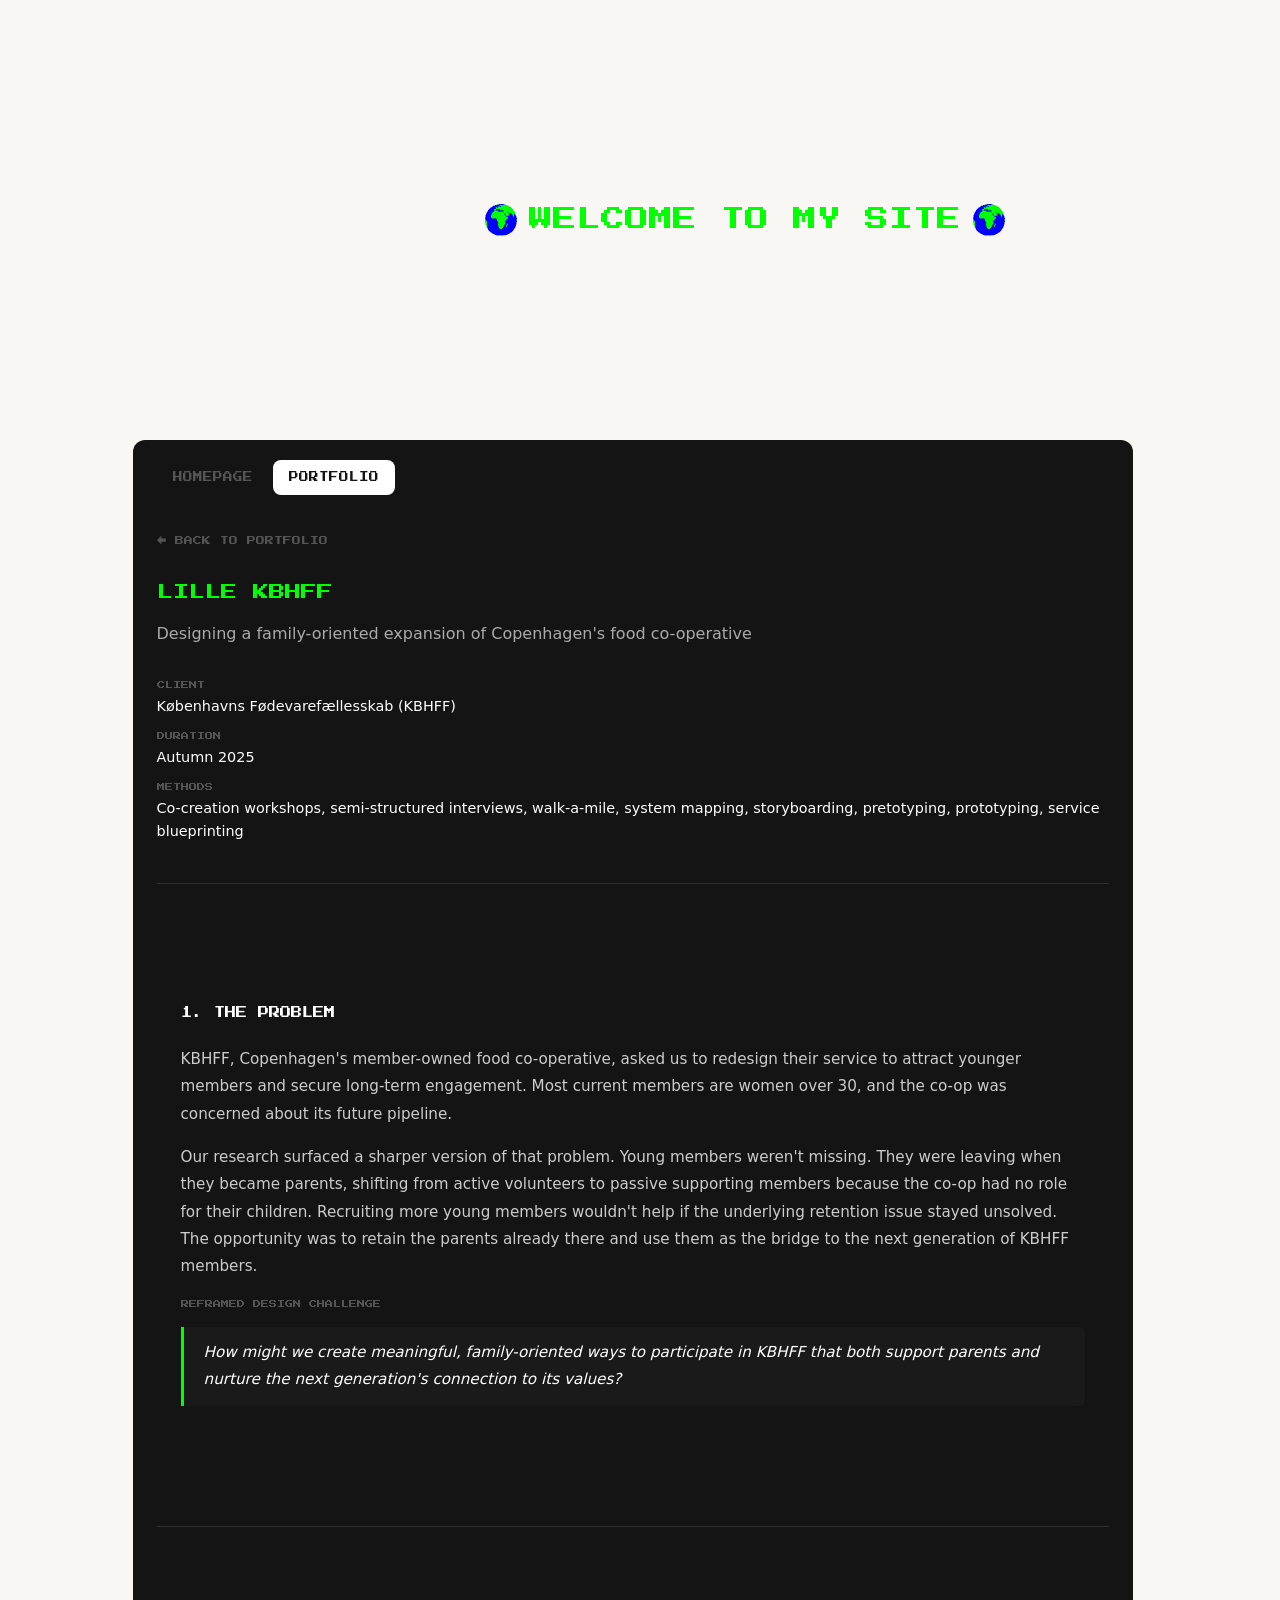
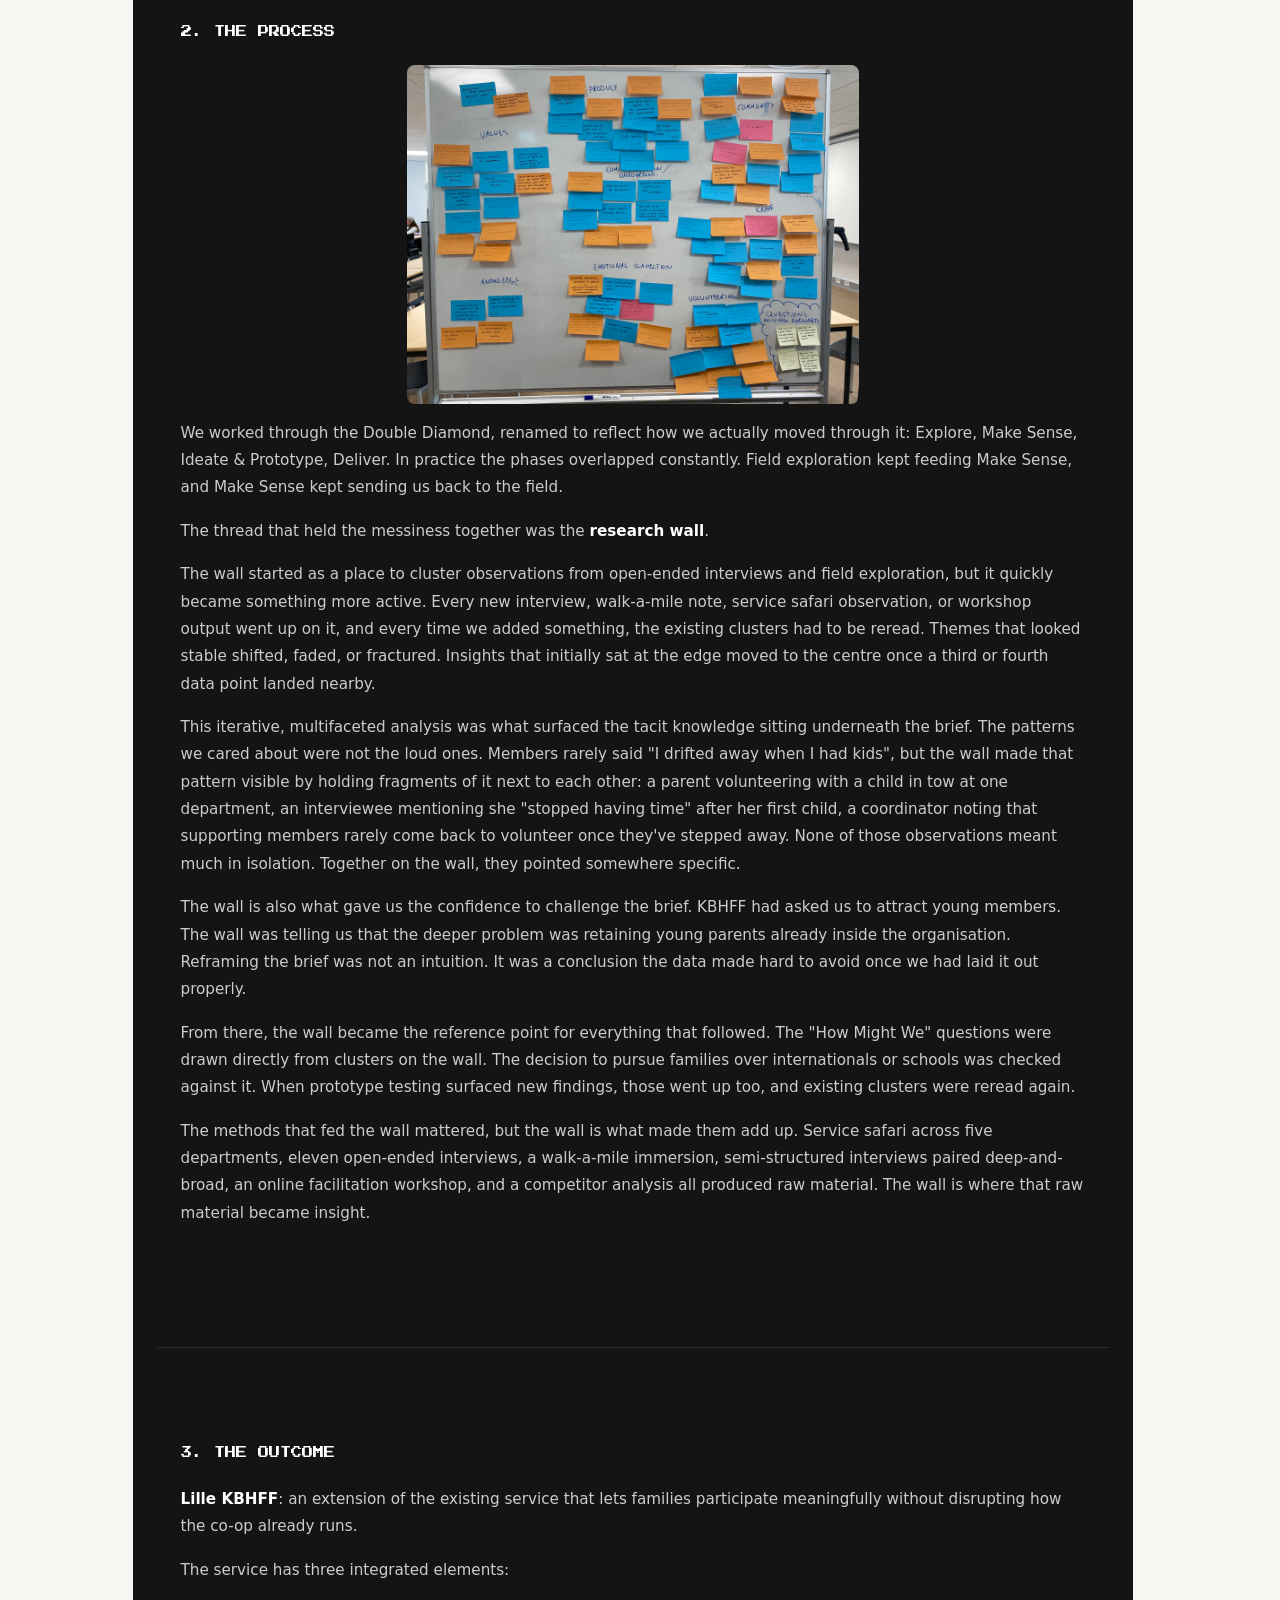
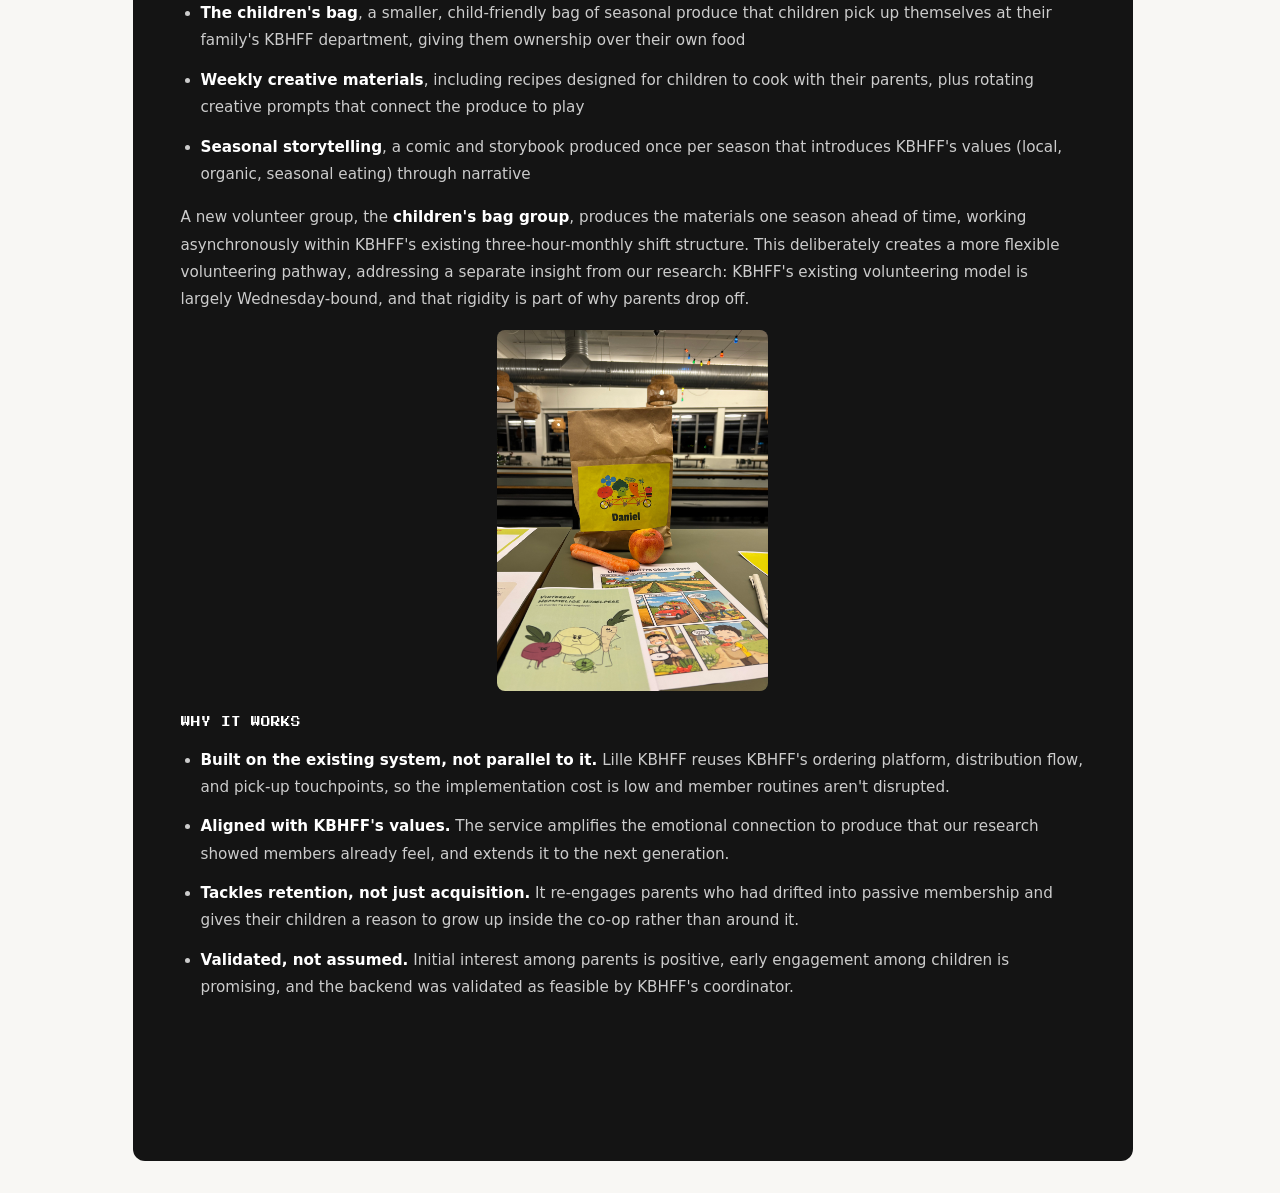
==== lille-kbhff.html @ efcfde8e "Add navbar, portfolio page, and Lille KBHFF case study Co-Authored-By: Claude Sonnet 4.6 <noreply@an" ====
<!DOCTYPE html>
<html lang="en">
<head>
  <meta charset="UTF-8">
  <meta name="viewport" content="width=device-width, initial-scale=1.0">
  <title>Lille KBHFF — Elias</title>
  <link rel="stylesheet" href="style.css">
  <link rel="stylesheet" href="https://fonts.googleapis.com/css2?family=Press+Start+2P&display=swap">
</head>
<body>

  <!-- Hero -->
  <section id="hero">
    <div class="hero-inner">
      <img class="hero-image" src="portrait.png" alt="Photo">
      <div class="hero-title">
        <img src="world.gif" alt="" class="hero-globe">
        <h1>welcome to my site</h1>
        <img src="world.gif" alt="" class="hero-globe">
      </div>
    </div>
  </section>

  <!-- Navbar -->
  <nav id="site-nav">
    <div class="nav-inner">
      <a href="index.html" class="nav-link">Homepage</a>
      <a href="portfolio.html" class="nav-link active">Portfolio</a>
    </div>
  </nav>

  <!-- Case Study -->
  <section id="portfolio-content">
    <a href="portfolio.html" class="cs-back">← Back to Portfolio</a>

    <article class="case-study">

      <div class="cs-header">
        <h1 class="cs-title">Lille KBHFF</h1>
        <p class="cs-subtitle">Designing a family-oriented expansion of Copenhagen's food co-operative</p>
        <dl class="cs-meta">
          <div class="cs-meta-item">
            <dt>Client</dt>
            <dd>Københavns Fødevarefællesskab (KBHFF)</dd>
          </div>
          <div class="cs-meta-item">
            <dt>Duration</dt>
            <dd>Autumn 2025</dd>
          </div>
          <div class="cs-meta-item">
            <dt>Methods</dt>
            <dd>Co-creation workshops, semi-structured interviews, walk-a-mile, system mapping, storyboarding, pretotyping, prototyping, service blueprinting</dd>
          </div>
        </dl>
      </div>

      <hr class="cs-divider">

      <section class="cs-section">
        <h2 class="cs-h2">1. The Problem</h2>
        <p>KBHFF, Copenhagen's member-owned food co-operative, asked us to redesign their service to attract younger members and secure long-term engagement. Most current members are women over 30, and the co-op was concerned about its future pipeline.</p>
        <p>Our research surfaced a sharper version of that problem. Young members weren't missing. They were leaving when they became parents, shifting from active volunteers to passive supporting members because the co-op had no role for their children. Recruiting more young members wouldn't help if the underlying retention issue stayed unsolved. The opportunity was to retain the parents already there and use them as the bridge to the next generation of KBHFF members.</p>
        <p class="cs-label">Reframed design challenge</p>
        <blockquote class="cs-quote">How might we create meaningful, family-oriented ways to participate in KBHFF that both support parents and nurture the next generation's connection to its values?</blockquote>
      </section>

      <hr class="cs-divider cs-divider-tight">

      <section class="cs-section">
        <h2 class="cs-h2">2. The Process</h2>
        <img src="kbhff1.jpeg" alt="The Process" class="cs-image">
        <p>We worked through the Double Diamond, renamed to reflect how we actually moved through it: Explore, Make Sense, Ideate &amp; Prototype, Deliver. In practice the phases overlapped constantly. Field exploration kept feeding Make Sense, and Make Sense kept sending us back to the field.</p>
        <p>The thread that held the messiness together was the <strong>research wall</strong>.</p>
        <p>The wall started as a place to cluster observations from open-ended interviews and field exploration, but it quickly became something more active. Every new interview, walk-a-mile note, service safari observation, or workshop output went up on it, and every time we added something, the existing clusters had to be reread. Themes that looked stable shifted, faded, or fractured. Insights that initially sat at the edge moved to the centre once a third or fourth data point landed nearby.</p>
        <p>This iterative, multifaceted analysis was what surfaced the tacit knowledge sitting underneath the brief. The patterns we cared about were not the loud ones. Members rarely said "I drifted away when I had kids", but the wall made that pattern visible by holding fragments of it next to each other: a parent volunteering with a child in tow at one department, an interviewee mentioning she "stopped having time" after her first child, a coordinator noting that supporting members rarely come back to volunteer once they've stepped away. None of those observations meant much in isolation. Together on the wall, they pointed somewhere specific.</p>
        <p>The wall is also what gave us the confidence to challenge the brief. KBHFF had asked us to attract young members. The wall was telling us that the deeper problem was retaining young parents already inside the organisation. Reframing the brief was not an intuition. It was a conclusion the data made hard to avoid once we had laid it out properly.</p>
        <p>From there, the wall became the reference point for everything that followed. The "How Might We" questions were drawn directly from clusters on the wall. The decision to pursue families over internationals or schools was checked against it. When prototype testing surfaced new findings, those went up too, and existing clusters were reread again.</p>
        <p>The methods that fed the wall mattered, but the wall is what made them add up. Service safari across five departments, eleven open-ended interviews, a walk-a-mile immersion, semi-structured interviews paired deep-and-broad, an online facilitation workshop, and a competitor analysis all produced raw material. The wall is where that raw material became insight.</p>
      </section>

      <hr class="cs-divider cs-divider-tight">

      <section class="cs-section">
        <h2 class="cs-h2">3. The Outcome</h2>
        <p><strong>Lille KBHFF</strong>: an extension of the existing service that lets families participate meaningfully without disrupting how the co-op already runs.</p>
        <p>The service has three integrated elements:</p>
        <ul class="cs-list">
          <li><strong>The children's bag</strong>, a smaller, child-friendly bag of seasonal produce that children pick up themselves at their family's KBHFF department, giving them ownership over their own food</li>
          <li><strong>Weekly creative materials</strong>, including recipes designed for children to cook with their parents, plus rotating creative prompts that connect the produce to play</li>
          <li><strong>Seasonal storytelling</strong>, a comic and storybook produced once per season that introduces KBHFF's values (local, organic, seasonal eating) through narrative</li>
        </ul>
        <p>A new volunteer group, the <strong>children's bag group</strong>, produces the materials one season ahead of time, working asynchronously within KBHFF's existing three-hour-monthly shift structure. This deliberately creates a more flexible volunteering pathway, addressing a separate insight from our research: KBHFF's existing volunteering model is largely Wednesday-bound, and that rigidity is part of why parents drop off.</p>
        <img src="kbhff2.jpeg" alt="The Outcome" class="cs-image cs-image-sm">
        <h3 class="cs-h3">Why it works</h3>
        <ul class="cs-list">
          <li><strong>Built on the existing system, not parallel to it.</strong> Lille KBHFF reuses KBHFF's ordering platform, distribution flow, and pick-up touchpoints, so the implementation cost is low and member routines aren't disrupted.</li>
          <li><strong>Aligned with KBHFF's values.</strong> The service amplifies the emotional connection to produce that our research showed members already feel, and extends it to the next generation.</li>
          <li><strong>Tackles retention, not just acquisition.</strong> It re-engages parents who had drifted into passive membership and gives their children a reason to grow up inside the co-op rather than around it.</li>
          <li><strong>Validated, not assumed.</strong> Initial interest among parents is positive, early engagement among children is promising, and the backend was validated as feasible by KBHFF's coordinator.</li>
        </ul>
      </section>

    </article>
  </section>

  <div style="padding-bottom: 2rem;"></div>

</body>
</html>
---- style.css ----
*, *::before, *::after {
  box-sizing: border-box;
}

html {
  scrollbar-gutter: stable;
}

:root {
  --accent: #5c7a5c;
  --bg: #f8f7f4;
  --text: #1a1a1a;
}

body {
  margin: 0;
  background: var(--bg);
  color: var(--text);
  font-family: system-ui, -apple-system, BlinkMacSystemFont, "Segoe UI", sans-serif;
  font-size: 1rem;
  line-height: 1.6;
}

section {
  padding: 5rem 1.5rem;
  max-width: 1000px;
  margin: 0 auto;
}

#panels-row {
  max-width: 1000px;
  margin: 2rem auto 0;
  display: flex;
  gap: 1.5rem;
  align-items: flex-start;
}

#panels-row section {
  flex: 1;
  min-width: 0;
  max-width: none;
  margin: 0;
  padding: 2rem 1.5rem;
}

/* Hero */
.hero-inner {
  display: flex;
  align-items: center;
  justify-content: flex-start;
  gap: 3rem;
}

.hero-image {
  width: 280px;
  height: 280px;
  object-fit: cover;
  border-radius: 50%;
  flex-shrink: 0;
}

.hero-title {
  display: flex;
  align-items: center;
  gap: 0.75rem;
}

.hero-globe {
  width: 32px;
  height: 32px;
  flex-shrink: 0;
}

#hero h1 {
  font-family: "Press Start 2P", monospace;
  font-size: 1.5rem;
  font-weight: 400;
  margin: 0;
  line-height: 1.4;
  color: #00ff00;
  text-transform: uppercase;
}


/* Navbar */
#site-nav {
  max-width: 1000px;
  margin: 0 auto;
  padding: 1.25rem 1.5rem 0;
  background: #141414;
  border-radius: 12px 12px 0 0;
}

.nav-inner {
  display: flex;
  gap: 0.25rem;
}

.nav-link {
  font-family: "Press Start 2P", monospace;
  font-size: 0.6rem;
  color: #555;
  text-decoration: none;
  padding: 0.6rem 1rem;
  border-radius: 8px;
  text-transform: uppercase;
  transition: color 0.15s;
}

.nav-link:hover {
  color: #ffffff;
}

.nav-link.active {
  background: #ffffff;
  color: #141414;
}

/* About */
#about {
  background: #141414;
  border-radius: 0 0 12px 12px;
  color: #ffffff;
  display: grid;
  grid-template-columns: 1fr 2fr 1fr;
  gap: 2rem;
  align-items: start;
  padding-top: 2rem;
}

.about-col h2 {
  font-family: "Press Start 2P", monospace;
  font-size: 0.7rem;
  font-weight: 400;
  color: #ffffff;
  text-transform: uppercase;
  margin-top: 0;
  margin-bottom: 1rem;
}

#about p {
  font-family: "Press Start 2P", monospace;
  font-size: 0.65rem;
  line-height: 2;
}

#feed-entries {
  display: flex;
  flex-direction: column;
  gap: 1rem;
}

.feed-item {
  border-top: 1px solid #2e2e2e;
  padding-top: 0.75rem;
}

.feed-thumb {
  width: 100%;
  border-radius: 4px;
  display: block;
  margin-bottom: 0.4rem;
}

.feed-meta {
  display: flex;
  flex-direction: column;
  gap: 0.2rem;
}

.feed-label {
  font-family: "Press Start 2P", monospace;
  font-size: 0.45rem;
  color: #555;
  text-transform: uppercase;
}

.feed-name {
  font-family: "Press Start 2P", monospace;
  font-size: 0.55rem;
  color: #ffffff;
}

.feed-date {
  font-family: "Press Start 2P", monospace;
  font-size: 0.45rem;
  color: #555;
}

.feed-preview {
  font-family: "Press Start 2P", monospace;
  font-size: 0.5rem;
  line-height: 1.8;
  color: #aaaaaa;
  margin: 0.4rem 0 0;
}

.feed-empty {
  font-family: "Press Start 2P", monospace;
  font-size: 0.55rem;
  color: #555;
}



#about-links ul {
  list-style: none;
  margin: 0;
  padding: 0;
  display: flex;
  flex-direction: column;
  gap: 0.5rem;
}

#about-links a {
  color: #ffffff;
  text-decoration: underline;
  font-family: "Press Start 2P", monospace;
  font-size: 0.65rem;
  display: inline-flex;
  align-items: center;
  gap: 0.5rem;
}


#about-links a:hover {
  color: #ffffff;
}

/* Portfolio */
#portfolio-content {
  background: #141414;
  border-radius: 0 0 12px 12px;
  color: #ffffff;
  padding-top: 2rem;
}

/* Portfolio project grid */
.project-grid {
  display: flex;
  flex-direction: column;
  gap: 1rem;
}

.project-card {
  display: flex;
  flex-direction: column;
  gap: 0.6rem;
  background: #1e1e1e;
  border: 1px solid #2e2e2e;
  border-radius: 10px;
  padding: 1.5rem;
  text-decoration: none;
  transition: border-color 0.15s;
}

.project-card:hover {
  border-color: #ff0000;
}

.project-card-thumb {
  width: 100%;
  border-radius: 6px;
  display: block;
  object-fit: cover;
  max-height: 220px;
}

.project-card-label {
  font-family: "Press Start 2P", monospace;
  font-size: 0.45rem;
  color: #555;
  text-transform: uppercase;
  margin: 0;
}

.project-card-title {
  font-family: "Press Start 2P", monospace;
  font-size: 0.8rem;
  font-weight: 400;
  color: #ffffff;
  text-transform: uppercase;
  margin: 0;
  line-height: 1.6;
}

.project-card-desc {
  font-size: 0.9rem;
  color: #aaaaaa;
  margin: 0;
  line-height: 1.6;
}

.project-card-meta {
  display: flex;
  gap: 1rem;
  font-family: "Press Start 2P", monospace;
  font-size: 0.45rem;
  color: #555;
  text-transform: uppercase;
}

.project-card-cta {
  font-family: "Press Start 2P", monospace;
  font-size: 0.55rem;
  color: #00ff00;
  margin-top: 0.25rem;
}

/* Case study back link */
.cs-back {
  display: inline-block;
  font-family: "Press Start 2P", monospace;
  font-size: 0.55rem;
  color: #555;
  text-decoration: none;
  text-transform: uppercase;
  margin-bottom: 2rem;
}

.cs-back:hover {
  color: #ffffff;
}

/* Case Study */
.case-study {
  display: flex;
  flex-direction: column;
  gap: 0;
}

.cs-title {
  font-family: "Press Start 2P", monospace;
  font-size: 1rem;
  font-weight: 400;
  color: #00ff00;
  text-transform: uppercase;
  margin: 0 0 1rem;
  line-height: 1.6;
}

.cs-subtitle {
  font-size: 1rem;
  color: #aaaaaa;
  margin: 0 0 2rem;
  line-height: 1.6;
}

.cs-meta {
  display: flex;
  flex-direction: column;
  gap: 0.75rem;
  margin: 0;
  padding: 0;
}

.cs-meta-item {
  display: flex;
  flex-direction: column;
  gap: 0.2rem;
}

.cs-meta-item dt {
  font-family: "Press Start 2P", monospace;
  font-size: 0.5rem;
  color: #555;
  text-transform: uppercase;
}

.cs-meta-item dd {
  margin: 0;
  font-size: 0.9rem;
  color: #ffffff;
  line-height: 1.6;
}

.cs-image {
  width: 50%;
  border-radius: 8px;
  display: block;
  margin: 0 auto;
}

.cs-image-sm {
  width: 30%;
}

.cs-divider {
  border: none;
  border-top: 1px solid #2e2e2e;
  margin: 2.5rem 0;
}

.cs-divider-tight {
  margin-bottom: 1rem;
}

.cs-section {
  display: flex;
  flex-direction: column;
  gap: 1rem;
}

.cs-h2 {
  font-family: "Press Start 2P", monospace;
  font-size: 0.7rem;
  font-weight: 400;
  color: #ffffff;
  text-transform: uppercase;
  margin: 0 0 0.5rem;
}

.cs-h3 {
  font-family: "Press Start 2P", monospace;
  font-size: 0.6rem;
  font-weight: 400;
  color: #ffffff;
  text-transform: uppercase;
  margin: 0.5rem 0 0;
}

.cs-section p {
  font-size: 0.95rem;
  color: #cccccc;
  line-height: 1.8;
  margin: 0;
}

.cs-section strong {
  color: #ffffff;
}

.cs-label {
  font-family: "Press Start 2P", monospace;
  font-size: 0.5rem !important;
  color: #555 !important;
  text-transform: uppercase;
  margin-bottom: 0 !important;
}

.cs-quote {
  border-left: 3px solid #00ff00;
  margin: 0;
  padding: 0.75rem 1.25rem;
  color: #ffffff;
  font-size: 0.95rem;
  font-style: italic;
  line-height: 1.8;
  background: #1a1a1a;
  border-radius: 0 6px 6px 0;
}

.cs-list {
  margin: 0;
  padding-left: 1.25rem;
  display: flex;
  flex-direction: column;
  gap: 0.75rem;
}

.cs-list li {
  font-size: 0.95rem;
  color: #cccccc;
  line-height: 1.8;
}

/* Whiteboard */
#whiteboard {
  background: #141414;
  border-radius: 12px;
  color: #ffffff;
}

#whiteboard h2 {
  font-family: "Press Start 2P", monospace;
  font-size: 0.7rem;
  font-weight: 400;
  color: #ffffff;
  text-transform: uppercase;
  margin-top: 0;
  margin-bottom: 1.5rem;
}

#wb-gallery {
  display: grid;
  grid-template-columns: repeat(4, 1fr);
  gap: 0.6rem;
  margin-top: 1.5rem;
}

.wb-painting-wrap {
  display: flex;
  flex-direction: column;
  gap: 0.4rem;
}

.wb-painting {
  width: 100%;
  border-radius: 6px;
  display: block;
}

.wb-painting-meta {
  display: flex;
  flex-direction: column;
  gap: 0.2rem;
}

.wb-painting-name {
  font-family: "Press Start 2P", monospace;
  font-size: 0.5rem;
  color: #ffffff;
}

.wb-painting-date {
  font-family: "Press Start 2P", monospace;
  font-size: 0.45rem;
  color: #555;
}

#wb-canvas {
  display: block;
  width: 100%;
  border-radius: 6px;
  cursor: crosshair;
  touch-action: none;
}

#wb-toolbar {
  display: flex;
  align-items: center;
  gap: 0.75rem;
  margin-top: 0.75rem;
  flex-wrap: wrap;
}

#wb-color {
  width: 2.5rem;
  height: 2.5rem;
  border: 1px solid #2e2e2e;
  border-radius: 6px;
  background: #1e1e1e;
  cursor: pointer;
  padding: 2px;
}

#wb-size {
  flex: 1;
  min-width: 80px;
  accent-color: #ff0000;
}

#wb-toolbar button,
#wb-save {
  background: #ffffff;
  border: none;
  border-radius: 6px;
  color: #141414;
  cursor: pointer;
  font-family: "Press Start 2P", monospace;
  font-size: 0.55rem;
  padding: 0.6rem 1rem;
}

#wb-toolbar button:hover,
#wb-save:hover:not(:disabled) {
  background: #ff0000;
}

#wb-toolbar button.active {
  background: #ff0000;
}

#wb-save-row {
  display: flex;
  gap: 0.75rem;
  margin-top: 0.75rem;
  align-items: center;
  flex-wrap: wrap;
}

#wb-name {
  flex: 1;
  min-width: 160px;
  background: #1e1e1e;
  border: 1px solid #2e2e2e;
  border-radius: 6px;
  color: #ffffff;
  font-family: "Press Start 2P", monospace;
  font-size: 0.6rem;
  padding: 0.6rem 1rem;
  outline: none;
}

#wb-name::placeholder {
  color: #555;
}

#wb-name:focus {
  border-color: #ff0000;
}

#wb-save:disabled {
  opacity: 0.5;
  cursor: not-allowed;
}

/* Guestbook */
#guestbook {
  background: #141414;
  border-radius: 12px;
  color: #ffffff;
}

#guestbook h2 {
  font-family: "Press Start 2P", monospace;
  font-size: 0.7rem;
  font-weight: 400;
  color: #ffffff;
  text-transform: uppercase;
  margin-top: 0;
  margin-bottom: 1.5rem;
}

#guestbook-form {
  display: flex;
  flex-direction: column;
  gap: 0.75rem;
  margin-top: 2.5rem;
}

#guestbook-form input,
#guestbook-form textarea {
  background: #1e1e1e;
  border: 1px solid #2e2e2e;
  border-radius: 6px;
  color: #ffffff;
  font-family: "Press Start 2P", monospace;
  font-size: 0.6rem;
  padding: 0.75rem 1rem;
  outline: none;
  width: 100%;
}

#guestbook-form input::placeholder,
#guestbook-form textarea::placeholder {
  color: #555;
}

#guestbook-form input:focus,
#guestbook-form textarea:focus {
  border-color: #ff0000;
}

#guestbook-form textarea {
  resize: vertical;
  min-height: 100px;
}

#guestbook-form button {
  align-self: flex-start;
  background: #ffffff;
  border: none;
  border-radius: 6px;
  color: #141414;
  cursor: pointer;
  font-family: "Press Start 2P", monospace;
  font-size: 0.6rem;
  padding: 0.75rem 1.25rem;
}

#guestbook-form button:hover:not(:disabled) {
  background: #ff0000;
}

#guestbook-form button:disabled {
  opacity: 0.5;
  cursor: not-allowed;
}

.gb-entry {
  border-top: 1px solid #2e2e2e;
  padding: 1.25rem 0;
}

.gb-meta {
  display: flex;
  align-items: baseline;
  gap: 1rem;
  margin-bottom: 0.5rem;
}

.gb-name {
  font-family: "Press Start 2P", monospace;
  font-size: 0.6rem;
  color: #ffffff;
}

.gb-date {
  font-family: "Press Start 2P", monospace;
  font-size: 0.5rem;
  color: #555;
}

.gb-message {
  font-family: "Press Start 2P", monospace;
  font-size: 0.6rem;
  line-height: 1.8;
  margin: 0;
  color: #ffffff;
}

.gb-empty,
.gb-error {
  font-family: "Press Start 2P", monospace;
  font-size: 0.6rem;
  color: #555;
}

@media (max-width: 700px) {
  .hero-inner {
    flex-direction: column;
    text-align: center;
  }

  .hero-image {
    width: 100%;
    height: auto;
  }

  #about {
    grid-template-columns: 1fr;
  }

  #panels-row {
    flex-direction: column;
  }

  #wb-gallery {
    grid-template-columns: repeat(3, 1fr);
  }
}
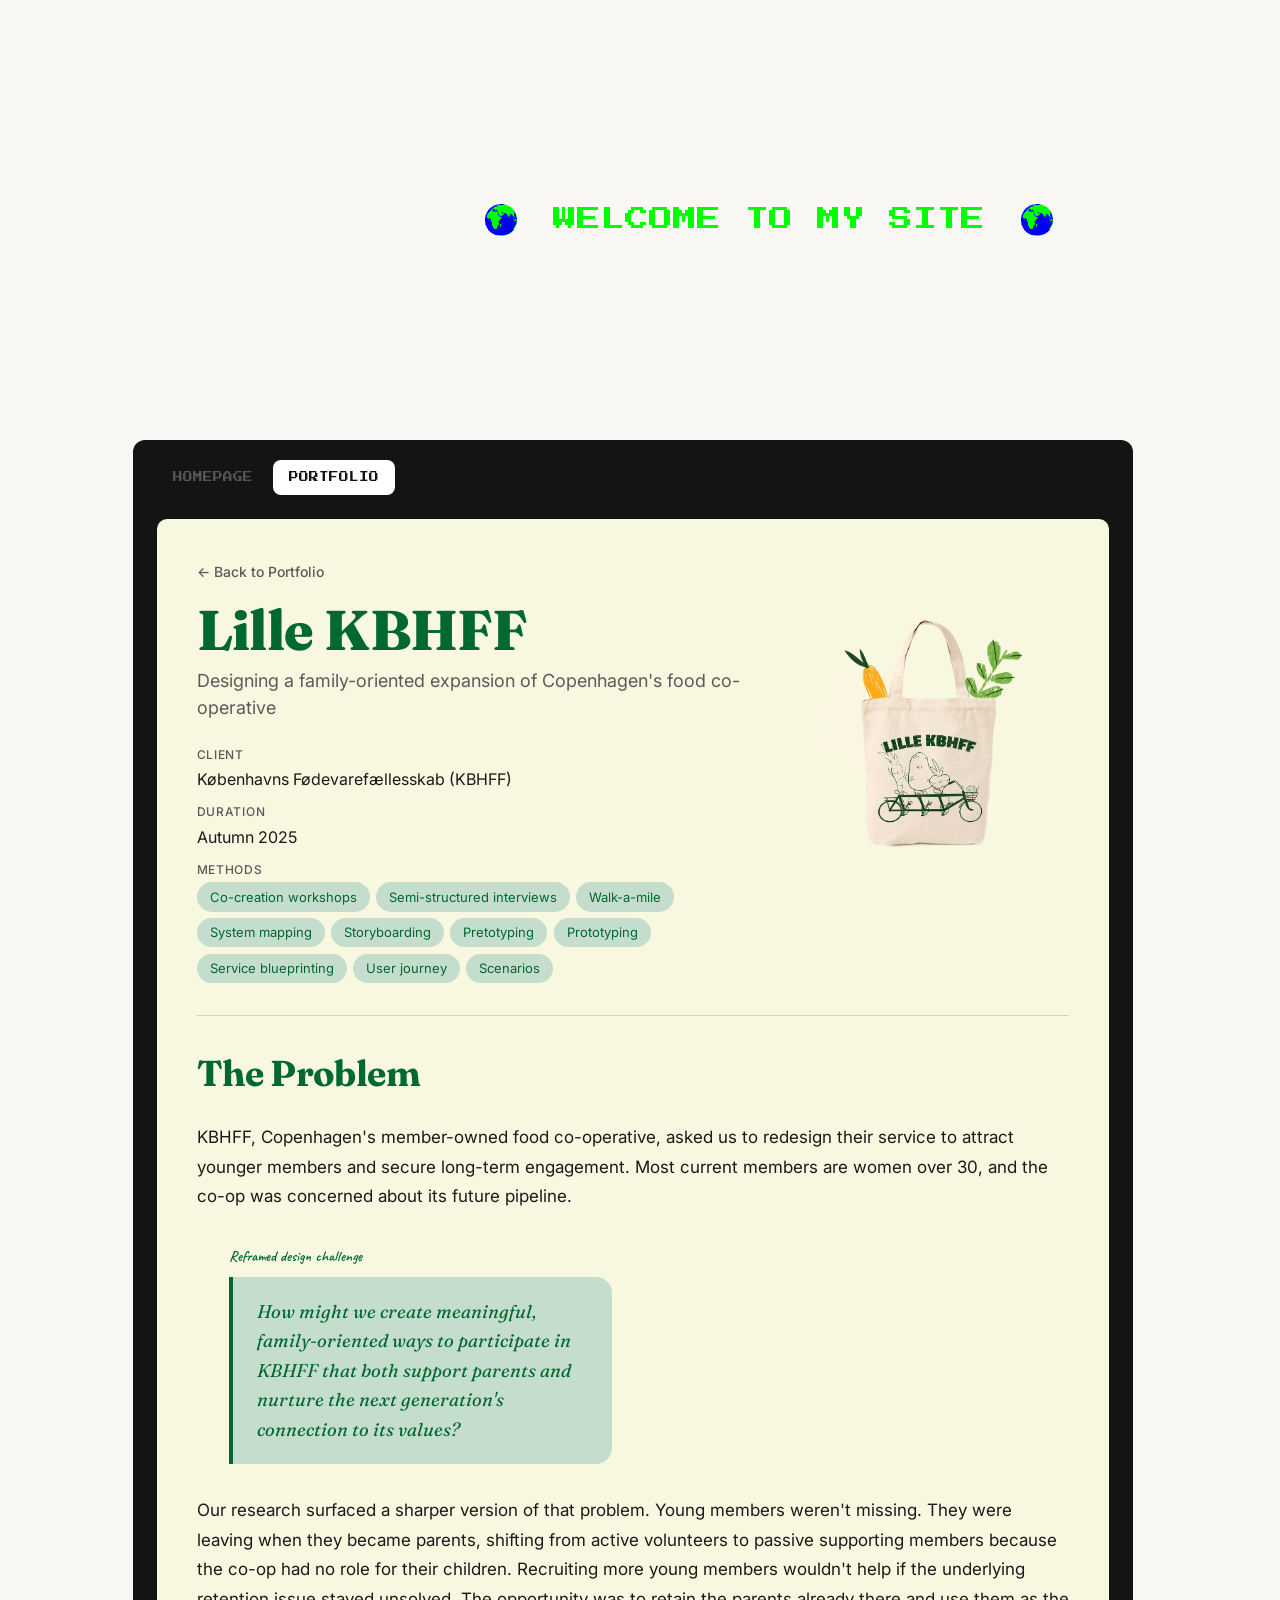
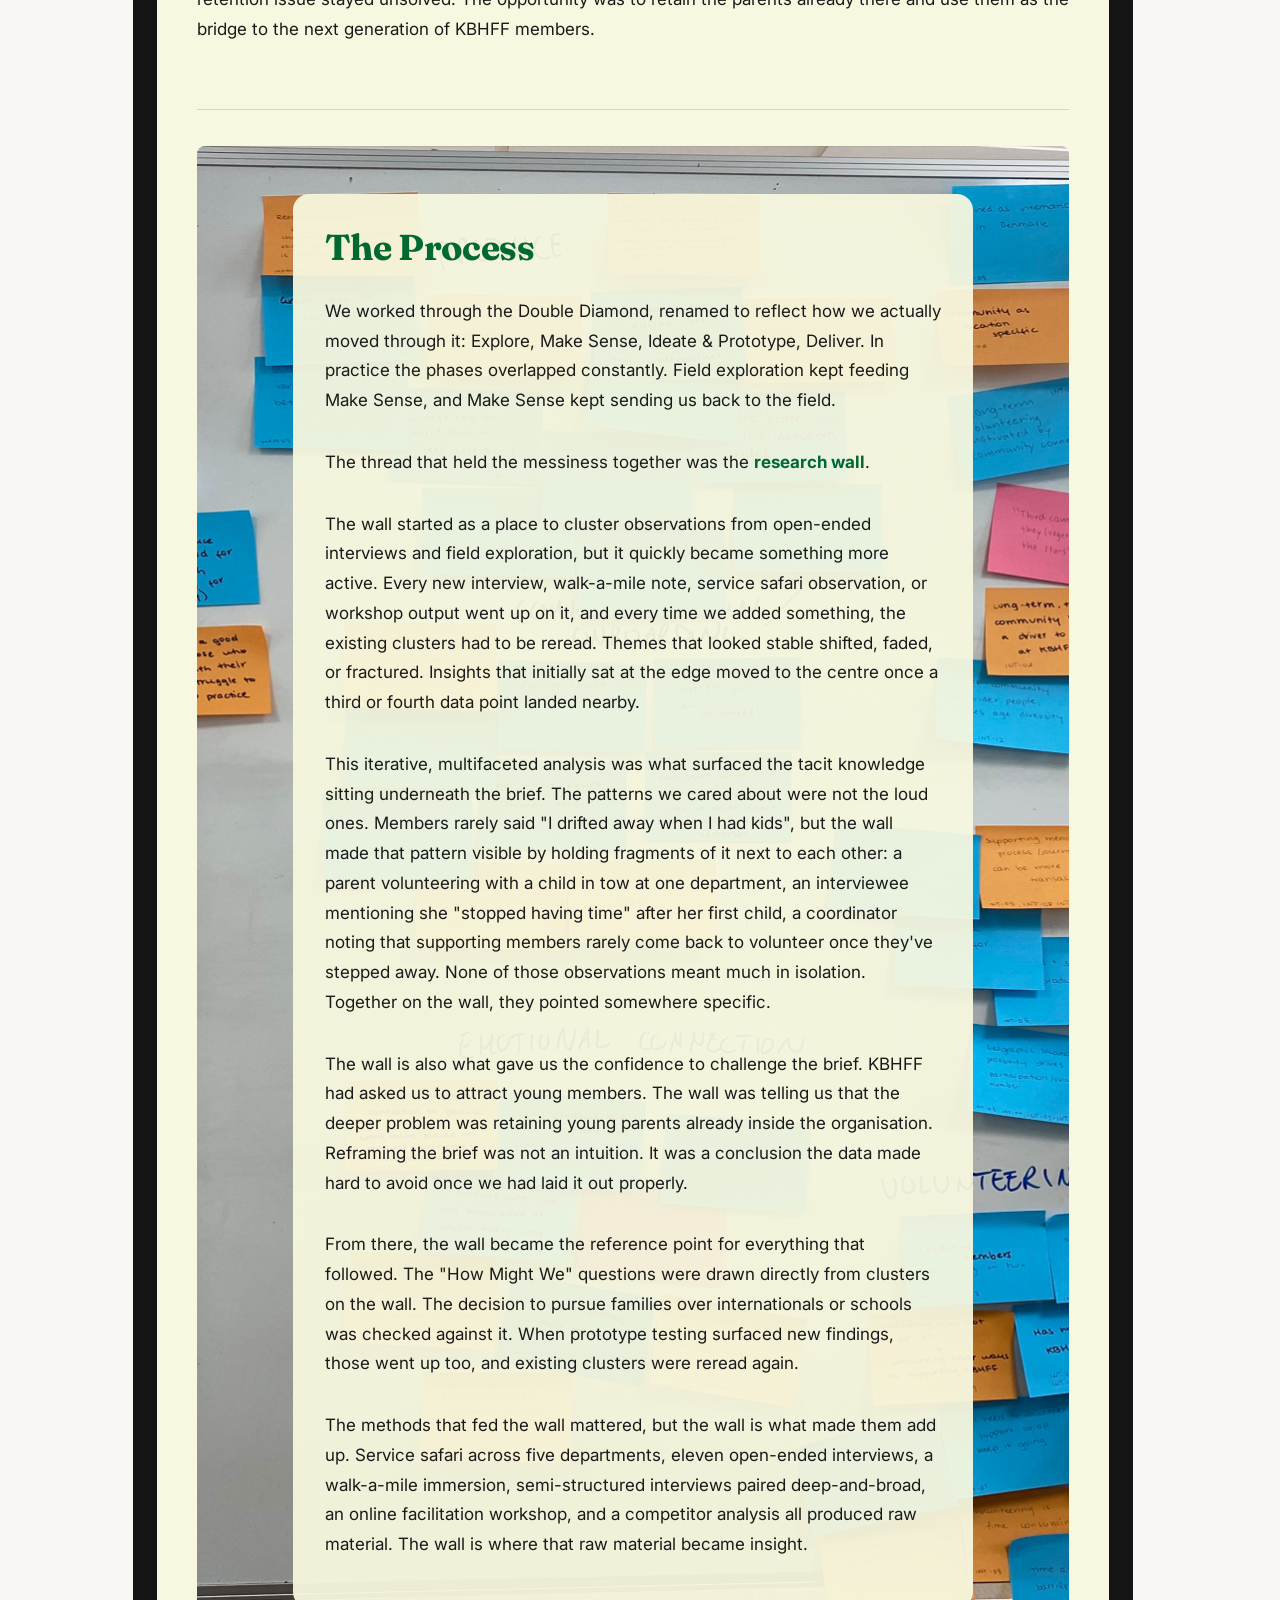
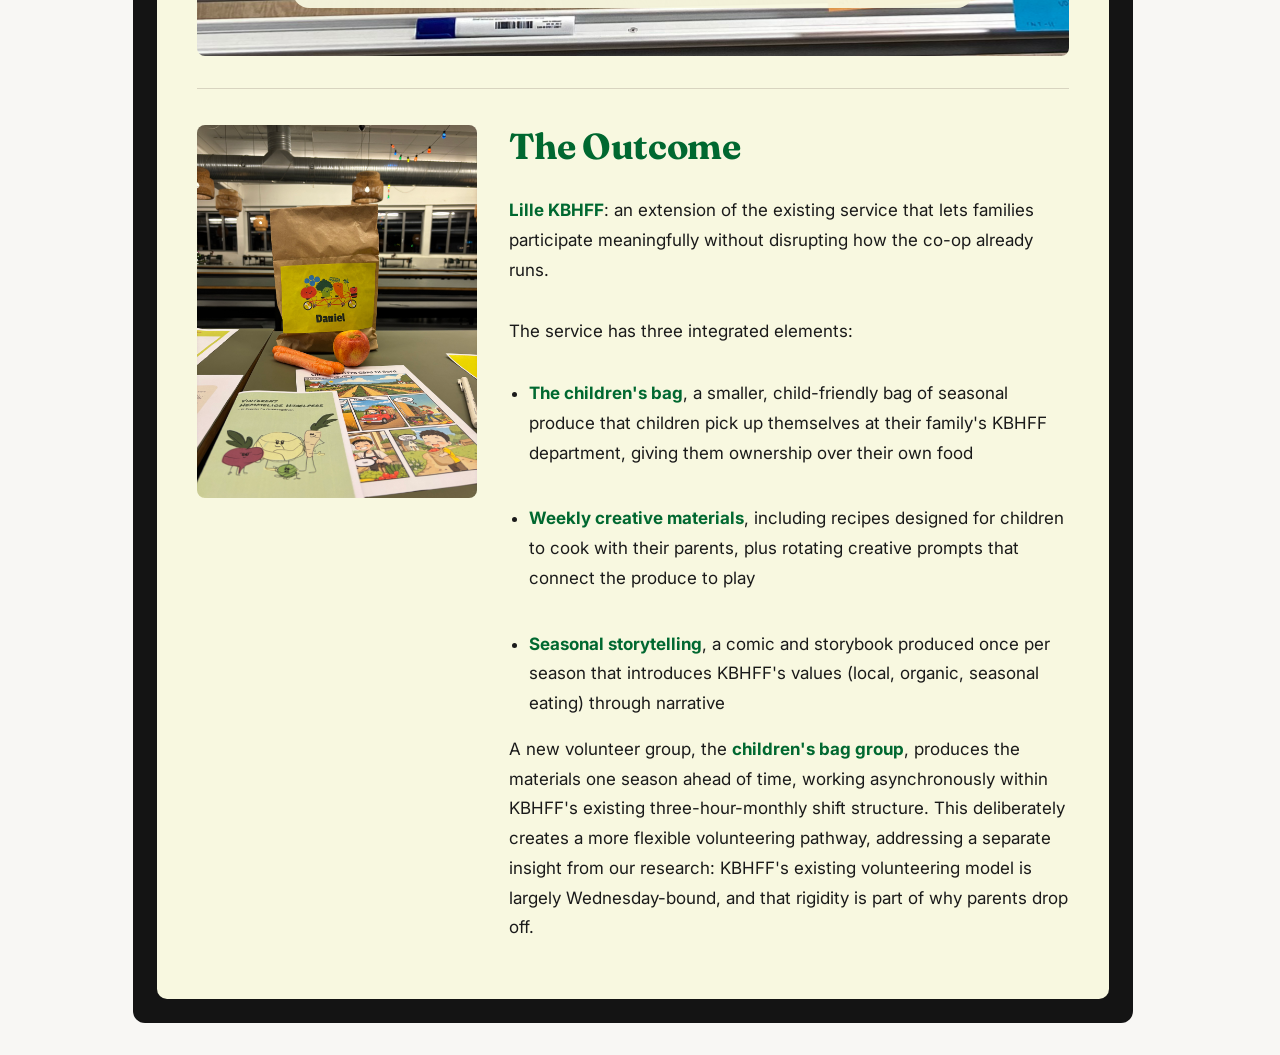
==== commit f6e52f15: "Restyle case study with Lille KBHFF brand design system - Add lille-kbhff.css with Fraunces/Inter ty" ====
--- a/lille-kbhff.html
+++ b/lille-kbhff.html
@@ -6,6 +6,7 @@
   <title>Lille KBHFF — Elias</title>
   <link rel="stylesheet" href="style.css">
   <link rel="stylesheet" href="https://fonts.googleapis.com/css2?family=Press+Start+2P&display=swap">
+  <link rel="stylesheet" href="lille-kbhff.css">
 </head>
 <body>
 
@@ -31,14 +32,16 @@
 
   <!-- Case Study -->
   <section id="portfolio-content">
+    <div class="cs-content">
     <a href="portfolio.html" class="cs-back">← Back to Portfolio</a>
 
     <article class="case-study">
 
       <div class="cs-header">
-        <h1 class="cs-title">Lille KBHFF</h1>
-        <p class="cs-subtitle">Designing a family-oriented expansion of Copenhagen's food co-operative</p>
-        <dl class="cs-meta">
+        <div class="cs-header-content">
+          <h1 class="cs-title">Lille KBHFF</h1>
+          <p class="cs-subtitle">Designing a family-oriented expansion of Copenhagen's food co-operative</p>
+          <dl class="cs-meta">
           <div class="cs-meta-item">
             <dt>Client</dt>
             <dd>Københavns Fødevarefællesskab (KBHFF)</dd>
@@ -49,58 +52,70 @@
           </div>
           <div class="cs-meta-item">
             <dt>Methods</dt>
-            <dd>Co-creation workshops, semi-structured interviews, walk-a-mile, system mapping, storyboarding, pretotyping, prototyping, service blueprinting</dd>
+            <dd class="cs-tags">
+              <span class="cs-tag">Co-creation workshops</span>
+              <span class="cs-tag">Semi-structured interviews</span>
+              <span class="cs-tag">Walk-a-mile</span>
+              <span class="cs-tag">System mapping</span>
+              <span class="cs-tag">Storyboarding</span>
+              <span class="cs-tag">Pretotyping</span>
+              <span class="cs-tag">Prototyping</span>
+              <span class="cs-tag">Service blueprinting</span>
+              <span class="cs-tag">User journey</span>
+              <span class="cs-tag">Scenarios</span>
+            </dd>
           </div>
         </dl>
+        </div>
+        <img src="kbhff3.png" alt="Lille KBHFF" class="cs-header-image">
       </div>
 
       <hr class="cs-divider">
 
-      <section class="cs-section">
-        <h2 class="cs-h2">1. The Problem</h2>
+      <section class="cs-section cs-section-problem">
+        <h2 class="cs-h2">The Problem</h2>
         <p>KBHFF, Copenhagen's member-owned food co-operative, asked us to redesign their service to attract younger members and secure long-term engagement. Most current members are women over 30, and the co-op was concerned about its future pipeline.</p>
+        <div class="cs-quote-float">
+          <p class="cs-label">Reframed design challenge</p>
+          <blockquote class="cs-quote">How might we create meaningful, family-oriented ways to participate in KBHFF that both support parents and nurture the next generation's connection to its values?</blockquote>
+        </div>
         <p>Our research surfaced a sharper version of that problem. Young members weren't missing. They were leaving when they became parents, shifting from active volunteers to passive supporting members because the co-op had no role for their children. Recruiting more young members wouldn't help if the underlying retention issue stayed unsolved. The opportunity was to retain the parents already there and use them as the bridge to the next generation of KBHFF members.</p>
-        <p class="cs-label">Reframed design challenge</p>
-        <blockquote class="cs-quote">How might we create meaningful, family-oriented ways to participate in KBHFF that both support parents and nurture the next generation's connection to its values?</blockquote>
       </section>
 
       <hr class="cs-divider cs-divider-tight">
 
-      <section class="cs-section">
-        <h2 class="cs-h2">2. The Process</h2>
-        <img src="kbhff1.jpeg" alt="The Process" class="cs-image">
-        <p>We worked through the Double Diamond, renamed to reflect how we actually moved through it: Explore, Make Sense, Ideate &amp; Prototype, Deliver. In practice the phases overlapped constantly. Field exploration kept feeding Make Sense, and Make Sense kept sending us back to the field.</p>
-        <p>The thread that held the messiness together was the <strong>research wall</strong>.</p>
-        <p>The wall started as a place to cluster observations from open-ended interviews and field exploration, but it quickly became something more active. Every new interview, walk-a-mile note, service safari observation, or workshop output went up on it, and every time we added something, the existing clusters had to be reread. Themes that looked stable shifted, faded, or fractured. Insights that initially sat at the edge moved to the centre once a third or fourth data point landed nearby.</p>
-        <p>This iterative, multifaceted analysis was what surfaced the tacit knowledge sitting underneath the brief. The patterns we cared about were not the loud ones. Members rarely said "I drifted away when I had kids", but the wall made that pattern visible by holding fragments of it next to each other: a parent volunteering with a child in tow at one department, an interviewee mentioning she "stopped having time" after her first child, a coordinator noting that supporting members rarely come back to volunteer once they've stepped away. None of those observations meant much in isolation. Together on the wall, they pointed somewhere specific.</p>
-        <p>The wall is also what gave us the confidence to challenge the brief. KBHFF had asked us to attract young members. The wall was telling us that the deeper problem was retaining young parents already inside the organisation. Reframing the brief was not an intuition. It was a conclusion the data made hard to avoid once we had laid it out properly.</p>
-        <p>From there, the wall became the reference point for everything that followed. The "How Might We" questions were drawn directly from clusters on the wall. The decision to pursue families over internationals or schools was checked against it. When prototype testing surfaced new findings, those went up too, and existing clusters were reread again.</p>
-        <p>The methods that fed the wall mattered, but the wall is what made them add up. Service safari across five departments, eleven open-ended interviews, a walk-a-mile immersion, semi-structured interviews paired deep-and-broad, an online facilitation workshop, and a competitor analysis all produced raw material. The wall is where that raw material became insight.</p>
+      <section class="cs-section cs-section-bg" style="background-image: url(kbhff1.jpeg);">
+        <div class="cs-text-overlay">
+          <h2 class="cs-h2">The Process</h2>
+          <p>We worked through the Double Diamond, renamed to reflect how we actually moved through it: Explore, Make Sense, Ideate &amp; Prototype, Deliver. In practice the phases overlapped constantly. Field exploration kept feeding Make Sense, and Make Sense kept sending us back to the field.</p>
+          <p>The thread that held the messiness together was the <strong>research wall</strong>.</p>
+          <p>The wall started as a place to cluster observations from open-ended interviews and field exploration, but it quickly became something more active. Every new interview, walk-a-mile note, service safari observation, or workshop output went up on it, and every time we added something, the existing clusters had to be reread. Themes that looked stable shifted, faded, or fractured. Insights that initially sat at the edge moved to the centre once a third or fourth data point landed nearby.</p>
+          <p>This iterative, multifaceted analysis was what surfaced the tacit knowledge sitting underneath the brief. The patterns we cared about were not the loud ones. Members rarely said "I drifted away when I had kids", but the wall made that pattern visible by holding fragments of it next to each other: a parent volunteering with a child in tow at one department, an interviewee mentioning she "stopped having time" after her first child, a coordinator noting that supporting members rarely come back to volunteer once they've stepped away. None of those observations meant much in isolation. Together on the wall, they pointed somewhere specific.</p>
+          <p>The wall is also what gave us the confidence to challenge the brief. KBHFF had asked us to attract young members. The wall was telling us that the deeper problem was retaining young parents already inside the organisation. Reframing the brief was not an intuition. It was a conclusion the data made hard to avoid once we had laid it out properly.</p>
+          <p>From there, the wall became the reference point for everything that followed. The "How Might We" questions were drawn directly from clusters on the wall. The decision to pursue families over internationals or schools was checked against it. When prototype testing surfaced new findings, those went up too, and existing clusters were reread again.</p>
+          <p>The methods that fed the wall mattered, but the wall is what made them add up. Service safari across five departments, eleven open-ended interviews, a walk-a-mile immersion, semi-structured interviews paired deep-and-broad, an online facilitation workshop, and a competitor analysis all produced raw material. The wall is where that raw material became insight.</p>
+        </div>
       </section>
 
       <hr class="cs-divider cs-divider-tight">
 
-      <section class="cs-section">
-        <h2 class="cs-h2">3. The Outcome</h2>
-        <p><strong>Lille KBHFF</strong>: an extension of the existing service that lets families participate meaningfully without disrupting how the co-op already runs.</p>
-        <p>The service has three integrated elements:</p>
-        <ul class="cs-list">
-          <li><strong>The children's bag</strong>, a smaller, child-friendly bag of seasonal produce that children pick up themselves at their family's KBHFF department, giving them ownership over their own food</li>
-          <li><strong>Weekly creative materials</strong>, including recipes designed for children to cook with their parents, plus rotating creative prompts that connect the produce to play</li>
-          <li><strong>Seasonal storytelling</strong>, a comic and storybook produced once per season that introduces KBHFF's values (local, organic, seasonal eating) through narrative</li>
-        </ul>
-        <p>A new volunteer group, the <strong>children's bag group</strong>, produces the materials one season ahead of time, working asynchronously within KBHFF's existing three-hour-monthly shift structure. This deliberately creates a more flexible volunteering pathway, addressing a separate insight from our research: KBHFF's existing volunteering model is largely Wednesday-bound, and that rigidity is part of why parents drop off.</p>
-        <img src="kbhff2.jpeg" alt="The Outcome" class="cs-image cs-image-sm">
-        <h3 class="cs-h3">Why it works</h3>
-        <ul class="cs-list">
-          <li><strong>Built on the existing system, not parallel to it.</strong> Lille KBHFF reuses KBHFF's ordering platform, distribution flow, and pick-up touchpoints, so the implementation cost is low and member routines aren't disrupted.</li>
-          <li><strong>Aligned with KBHFF's values.</strong> The service amplifies the emotional connection to produce that our research showed members already feel, and extends it to the next generation.</li>
-          <li><strong>Tackles retention, not just acquisition.</strong> It re-engages parents who had drifted into passive membership and gives their children a reason to grow up inside the co-op rather than around it.</li>
-          <li><strong>Validated, not assumed.</strong> Initial interest among parents is positive, early engagement among children is promising, and the backend was validated as feasible by KBHFF's coordinator.</li>
-        </ul>
+      <section class="cs-section cs-section-row">
+        <img src="kbhff2.jpeg" alt="The Outcome" class="cs-outcome-image">
+        <div class="cs-outcome-text">
+          <h2 class="cs-h2">The Outcome</h2>
+          <p><strong>Lille KBHFF</strong>: an extension of the existing service that lets families participate meaningfully without disrupting how the co-op already runs.</p>
+          <p>The service has three integrated elements:</p>
+          <ul class="cs-list">
+            <li><strong>The children's bag</strong>, a smaller, child-friendly bag of seasonal produce that children pick up themselves at their family's KBHFF department, giving them ownership over their own food</li>
+            <li><strong>Weekly creative materials</strong>, including recipes designed for children to cook with their parents, plus rotating creative prompts that connect the produce to play</li>
+            <li><strong>Seasonal storytelling</strong>, a comic and storybook produced once per season that introduces KBHFF's values (local, organic, seasonal eating) through narrative</li>
+          </ul>
+          <p>A new volunteer group, the <strong>children's bag group</strong>, produces the materials one season ahead of time, working asynchronously within KBHFF's existing three-hour-monthly shift structure. This deliberately creates a more flexible volunteering pathway, addressing a separate insight from our research: KBHFF's existing volunteering model is largely Wednesday-bound, and that rigidity is part of why parents drop off.</p>
+        </div>
       </section>
 
     </article>
+    </div>
   </section>
 
   <div style="padding-bottom: 2rem;"></div>
--- a/style.css
+++ b/style.css
@@ -62,7 +62,7 @@
 .hero-title {
   display: flex;
   align-items: center;
-  gap: 0.75rem;
+  gap: 2.25rem;
 }
 
 .hero-globe {
@@ -152,7 +152,7 @@
 
 .feed-item {
   border-top: 1px solid #2e2e2e;
-  padding-top: 0.75rem;
+  padding-top: 2.25rem;
 }
 
 .feed-thumb {
@@ -232,7 +232,7 @@
   background: #141414;
   border-radius: 0 0 12px 12px;
   color: #ffffff;
-  padding-top: 2rem;
+  padding-top: 1rem;
 }
 
 /* Portfolio project grid */
@@ -244,8 +244,9 @@
 
 .project-card {
   display: flex;
-  flex-direction: column;
-  gap: 0.6rem;
+  flex-direction: row;
+  align-items: center;
+  gap: 1.5rem;
   background: #1e1e1e;
   border: 1px solid #2e2e2e;
   border-radius: 10px;
@@ -254,16 +255,24 @@
   transition: border-color 0.15s;
 }
 
+.project-card-text {
+  flex: 1;
+  display: flex;
+  flex-direction: column;
+  gap: 0.6rem;
+}
+
 .project-card:hover {
   border-color: #ff0000;
 }
 
 .project-card-thumb {
-  width: 100%;
+  width: 260px;
+  flex-shrink: 0;
   border-radius: 6px;
   display: block;
   object-fit: cover;
-  max-height: 220px;
+  aspect-ratio: 4 / 3;
 }
 
 .project-card-label {
@@ -315,7 +324,7 @@
   color: #555;
   text-decoration: none;
   text-transform: uppercase;
-  margin-bottom: 2rem;
+  margin-bottom: 1rem;
 }
 
 .cs-back:hover {
@@ -327,6 +336,25 @@
   display: flex;
   flex-direction: column;
   gap: 0;
+}
+
+.cs-header {
+  display: flex;
+  gap: 2rem;
+  align-items: flex-start;
+}
+
+.cs-header-content {
+  flex: 1;
+  display: flex;
+  flex-direction: column;
+}
+
+.cs-header-image {
+  width: 280px;
+  flex-shrink: 0;
+  border-radius: 8px;
+  object-fit: cover;
 }
 
 .cs-title {
@@ -335,21 +363,21 @@
   font-weight: 400;
   color: #00ff00;
   text-transform: uppercase;
-  margin: 0 0 1rem;
+  margin: 0 0 0.4rem;
   line-height: 1.6;
 }
 
 .cs-subtitle {
   font-size: 1rem;
   color: #aaaaaa;
-  margin: 0 0 2rem;
+  margin: 0 0 1rem;
   line-height: 1.6;
 }
 
 .cs-meta {
   display: flex;
   flex-direction: column;
-  gap: 0.75rem;
+  gap: 0.6rem;
   margin: 0;
   padding: 0;
 }
@@ -371,6 +399,22 @@
   margin: 0;
   font-size: 0.9rem;
   color: #ffffff;
+  line-height: 1.6;
+}
+
+.cs-tags {
+  display: flex;
+  flex-wrap: wrap;
+  gap: 0.4rem;
+}
+
+.cs-tag {
+  font-size: 0.75rem;
+  color: #aaaaaa;
+  background: #1e1e1e;
+  border: 1px solid #2e2e2e;
+  border-radius: 999px;
+  padding: 0.2rem 0.65rem;
   line-height: 1.6;
 }
 
@@ -388,14 +432,57 @@
 .cs-divider {
   border: none;
   border-top: 1px solid #2e2e2e;
-  margin: 2.5rem 0;
+  margin: 2rem 0 2.25rem;
 }
 
 .cs-divider-tight {
-  margin-bottom: 1rem;
+  margin-bottom: 2.25rem;
 }
 
 .cs-section {
+  display: flex;
+  flex-direction: column;
+  gap: 1rem;
+  margin: 0;
+  padding: 0;
+}
+
+.cs-section-row {
+  flex-direction: row;
+  align-items: flex-start;
+  gap: 2rem;
+}
+
+.cs-outcome-image {
+  width: 280px;
+  flex-shrink: 0;
+  border-radius: 8px;
+  object-fit: cover;
+}
+
+.cs-outcome-text {
+  flex: 1;
+  display: flex;
+  flex-direction: column;
+  gap: 1rem;
+}
+
+.cs-section-bg {
+  background-size: cover;
+  background-position: center;
+  border-radius: 8px;
+  display: flex;
+  align-items: center;
+  justify-content: center;
+  padding: 3rem 2rem;
+}
+
+.cs-text-overlay {
+  background: rgba(20, 20, 20, 0.82);
+  border-radius: 8px;
+  padding: 2rem;
+  max-width: 680px;
+  width: 100%;
   display: flex;
   flex-direction: column;
   gap: 1rem;
@@ -433,7 +520,7 @@
 .cs-label {
   font-family: "Press Start 2P", monospace;
   font-size: 0.5rem !important;
-  color: #555 !important;
+  color: #00ff00 !important;
   text-transform: uppercase;
   margin-bottom: 0 !important;
 }
@@ -441,7 +528,7 @@
 .cs-quote {
   border-left: 3px solid #00ff00;
   margin: 0;
-  padding: 0.75rem 1.25rem;
+  padding: 1.5rem 1.25rem;
   color: #ffffff;
   font-size: 0.95rem;
   font-style: italic;
@@ -455,7 +542,7 @@
   padding-left: 1.25rem;
   display: flex;
   flex-direction: column;
-  gap: 0.75rem;
+  gap: 2.25rem;
 }
 
 .cs-list li {
@@ -529,8 +616,8 @@
 #wb-toolbar {
   display: flex;
   align-items: center;
-  gap: 0.75rem;
-  margin-top: 0.75rem;
+  gap: 2.25rem;
+  margin-top: 2.25rem;
   flex-wrap: wrap;
 }
 
@@ -573,8 +660,8 @@
 
 #wb-save-row {
   display: flex;
-  gap: 0.75rem;
-  margin-top: 0.75rem;
+  gap: 2.25rem;
+  margin-top: 2.25rem;
   align-items: center;
   flex-wrap: wrap;
 }
@@ -625,7 +712,7 @@
 #guestbook-form {
   display: flex;
   flex-direction: column;
-  gap: 0.75rem;
+  gap: 2.25rem;
   margin-top: 2.5rem;
 }
 
@@ -637,7 +724,7 @@
   color: #ffffff;
   font-family: "Press Start 2P", monospace;
   font-size: 0.6rem;
-  padding: 0.75rem 1rem;
+  padding: 2.25rem 1rem;
   outline: none;
   width: 100%;
 }
@@ -666,7 +753,7 @@
   cursor: pointer;
   font-family: "Press Start 2P", monospace;
   font-size: 0.6rem;
-  padding: 0.75rem 1.25rem;
+  padding: 2.25rem 1.25rem;
 }
 
 #guestbook-form button:hover:not(:disabled) {
--- a/lille-kbhff.css
+++ b/lille-kbhff.css
@@ -0,0 +1,202 @@
+@import url('https://fonts.googleapis.com/css2?family=Fraunces:ital,opsz,wght@0,9..144,700;0,9..144,800;1,9..144,500&family=Inter:wght@400;500&family=Caveat:wght@600&display=swap');
+
+/* ── Design tokens ── */
+#portfolio-content {
+  --green-deep: #006830;
+  --mint-bg: #C5DDCD;
+  --cream-bg: #F8F8E0;
+  --paper-white: #FDFCF4;
+  --carrot: #FBAA1A;
+  --ink: #1A1A1A;
+  --ink-muted: #5A5A5A;
+  --line: #D8D4C0;
+  --font-display: "Fraunces", Georgia, serif;
+  --font-body: "Inter", system-ui, sans-serif;
+  --font-hand: "Caveat", cursive;
+  --radius-card: 16px;
+
+  /* Stay black — matches navbar */
+  padding: 1.5rem;
+}
+
+/* Cream content sits inside the black frame */
+.cs-content {
+  background: var(--cream-bg);
+  color: var(--ink);
+  font-family: var(--font-body);
+  border-radius: 10px;
+  padding: 2.5rem;
+}
+
+/* ── Back link ── */
+.cs-back {
+  font-family: var(--font-body);
+  font-size: 0.875rem;
+  font-weight: 500;
+  color: var(--ink-muted);
+  text-transform: none;
+}
+
+.cs-back:hover {
+  color: var(--green-deep);
+  text-decoration: underline;
+}
+
+/* ── Article base ── */
+.case-study {
+  font-family: var(--font-body);
+}
+
+/* ── Title & subtitle ── */
+.cs-title {
+  font-family: var(--font-display);
+  font-size: clamp(2.25rem, 4vw + 1rem, 3.5rem);
+  font-weight: 800;
+  color: var(--green-deep);
+  text-transform: none;
+  line-height: 1.1;
+  letter-spacing: -0.01em;
+  margin: 0 0 0.4rem;
+}
+
+.cs-subtitle {
+  font-family: var(--font-body);
+  font-size: 1.125rem;
+  color: var(--ink-muted);
+  margin: 0 0 1.5rem;
+  line-height: 1.5;
+}
+
+/* ── Meta ── */
+.cs-meta-item dt {
+  font-family: var(--font-body);
+  font-size: 0.75rem;
+  font-weight: 500;
+  color: var(--ink-muted);
+  text-transform: uppercase;
+  letter-spacing: 0.06em;
+}
+
+.cs-meta-item dd {
+  font-family: var(--font-body);
+  font-size: 1rem;
+  color: var(--ink);
+}
+
+/* ── Tags ── */
+.cs-tag {
+  font-family: var(--font-body);
+  font-size: 0.8125rem;
+  color: var(--green-deep);
+  background: var(--mint-bg);
+  border: 1px solid transparent;
+  border-radius: 999px;
+  padding: 0.2rem 0.75rem;
+}
+
+/* ── Divider ── */
+.cs-divider {
+  border-top-color: var(--line);
+}
+
+/* ── Section headings ── */
+.cs-h2 {
+  font-family: var(--font-display);
+  font-size: clamp(1.75rem, 2vw + 1rem, 2.25rem);
+  font-weight: 700;
+  color: var(--green-deep);
+  text-transform: none;
+  line-height: 1.2;
+  letter-spacing: -0.01em;
+  margin: 0 0 0.75rem;
+}
+
+.cs-h3 {
+  font-family: var(--font-display);
+  font-size: clamp(1.25rem, 1vw + 0.75rem, 1.5rem);
+  font-weight: 700;
+  color: var(--green-deep);
+  text-transform: none;
+}
+
+/* ── Body text ── */
+.cs-section p {
+  font-family: var(--font-body);
+  font-size: 1.0625rem;
+  color: var(--ink);
+  line-height: 1.75;
+  margin: 0 0 1rem;
+}
+
+.cs-section strong {
+  color: var(--green-deep);
+}
+
+/* ── List ── */
+.cs-list {
+  font-family: var(--font-body);
+}
+
+.cs-list li {
+  font-size: 1.0625rem;
+  color: var(--ink);
+  line-height: 1.75;
+}
+
+/* ── Quote float ── */
+.cs-quote-float {
+  float: right;
+  width: 44%;
+  margin: 0 0 1rem 2rem;
+  display: flex;
+  flex-direction: column;
+  gap: 0.4rem;
+}
+
+.cs-section-problem::after {
+  content: '';
+  display: table;
+  clear: both;
+}
+
+/* ── Label (handwritten accent) ── */
+.cs-label {
+  font-family: var(--font-hand) !important;
+  font-size: 0.9375rem !important;
+  font-weight: 600 !important;
+  color: var(--green-deep) !important;
+  text-transform: none !important;
+  margin-bottom: 0 !important;
+}
+
+/* ── Pull quote ── */
+.cs-quote {
+  font-family: var(--font-display);
+  font-size: 1.15rem;
+  font-style: italic;
+  color: var(--green-deep);
+  border: none;
+  border-left: 4px solid var(--green-deep);
+  background: var(--mint-bg);
+  padding: 1.25rem 1.5rem;
+  line-height: 1.6;
+  border-radius: 0 var(--radius-card) var(--radius-card) 0;
+}
+
+/* ── Process background-image overlay ── */
+.cs-text-overlay {
+  background: rgba(248, 248, 224, 0.94);
+  border-radius: var(--radius-card);
+}
+
+.cs-text-overlay .cs-h2 {
+  color: var(--green-deep);
+}
+
+.cs-text-overlay p {
+  color: var(--ink);
+}
+
+.cs-text-overlay strong {
+  color: var(--green-deep);
+}
